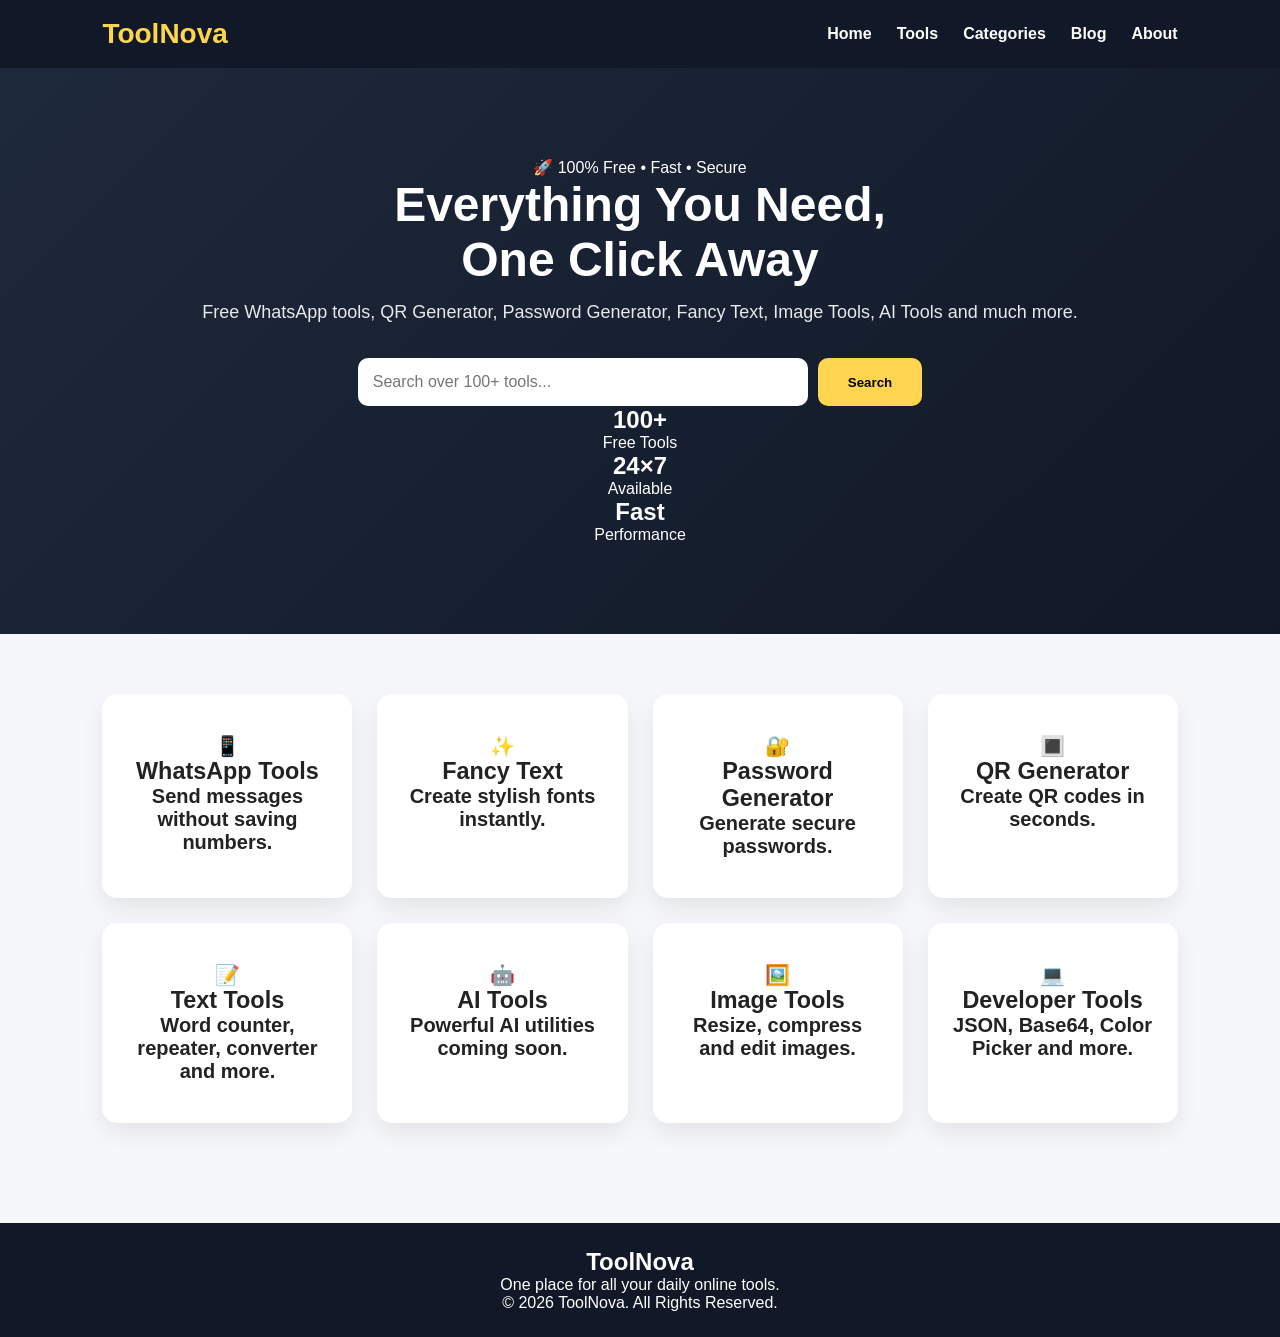
==== index.html @ 8aeb185d "Rename index-60.html to index.html" ====
<!DOCTYPE html>
<html lang="en">
<head>
<meta charset="UTF-8">
<meta name="viewport" content="width=device-width, initial-scale=1.0">
<title>ToolNova - Free Online Utility Tools</title>
<meta name="description" content="Free online utility tools including WhatsApp tools, QR Generator, Password Generator, Fancy Text Generator, Text Utilities, AI Tools and more.">
<link rel="stylesheet" href="css/style.css">
</head>
<body>
<header class="navbar">
<div class="logo">ToolNova</div>
<nav>
<a href="#">Home</a>
<a href="#">Tools</a>
<a href="#">Categories</a>
<a href="#">Blog</a>
<a href="#">About</a>
</nav>
</header>

<section class="hero">
<div class="hero-badge">🚀 100% Free • Fast • Secure</div>
<h1>Everything You Need,<br>One Click Away</h1>
<p>Free WhatsApp tools, QR Generator, Password Generator, Fancy Text, Image Tools, AI Tools and much more.</p>
<div class="search-box">
<input type="text" placeholder="Search over 100+ tools...">
<button>Search</button>
</div>

<div class="hero-stats">
<div class="stat"><h2>100+</h2><span>Free Tools</span></div>
<div class="stat"><h2>24×7</h2><span>Available</span></div>
<div class="stat"><h2>Fast</h2><span>Performance</span></div>
</div>
</section>

<section class="categories">
<div class="card">📱<h3>WhatsApp Tools</h3><p>Send messages without saving numbers.</p></div>
<div class="card">✨<h3>Fancy Text</h3><p>Create stylish fonts instantly.</p></div>
<div class="card">🔐<h3>Password Generator</h3><p>Generate secure passwords.</p></div>
<div class="card">🔳<h3>QR Generator</h3><p>Create QR codes in seconds.</p></div>
<div class="card">📝<h3>Text Tools</h3><p>Word counter, repeater, converter and more.</p></div>
<div class="card">🤖<h3>AI Tools</h3><p>Powerful AI utilities coming soon.</p></div>
<div class="card">🖼️<h3>Image Tools</h3><p>Resize, compress and edit images.</p></div>
<div class="card">💻<h3>Developer Tools</h3><p>JSON, Base64, Color Picker and more.</p></div>
</section>

<footer>
<h2>ToolNova</h2>
<p>One place for all your daily online tools.</p>
<p>© 2026 ToolNova. All Rights Reserved.</p>
</footer>

<script src="js/app.js"></script>
</body>
</html>
---- css/style.css ----
*{
margin:0;
padding:0;
box-sizing:border-box;
font-family:Arial,Helvetica,sans-serif;
}

body{
background:#f5f7fb;
color:#222;
}

.navbar{
display:flex;
justify-content:space-between;
align-items:center;
padding:18px 8%;
background:#111827;
position:sticky;
top:0;
z-index:1000;
}

.logo{
font-size:28px;
font-weight:bold;
color:#FFD54F;
}

nav{
display:flex;
gap:25px;
}

nav a{
color:white;
text-decoration:none;
font-weight:600;
transition:.3s;
}

nav a:hover{
color:#FFD54F;
}

.hero{
text-align:center;
padding:90px 20px;
background:linear-gradient(135deg,#1e293b,#111827);
color:white;
}

.hero h1{
font-size:48px;
margin-bottom:15px;
}

.hero p{
font-size:18px;
opacity:.9;
margin-bottom:35px;
}

.search-box{
display:flex;
justify-content:center;
gap:10px;
flex-wrap:wrap;
}

.search-box input{
width:450px;
max-width:90%;
padding:15px;
border:none;
border-radius:10px;
font-size:16px;
}

.search-box button{
padding:15px 30px;
border:none;
border-radius:10px;
background:#FFD54F;
font-weight:bold;
cursor:pointer;
}

.categories{
display:grid;
grid-template-columns:repeat(auto-fit,minmax(220px,1fr));
gap:25px;
padding:60px 8%;
}

.card{
background:white;
padding:40px 20px;
border-radius:15px;
text-align:center;
font-size:20px;
font-weight:bold;
box-shadow:0 10px 25px rgba(0,0,0,.08);
transition:.3s;
cursor:pointer;
}

.card:hover{
transform:translateY(-8px);
}

footer{
background:#111827;
color:white;
text-align:center;
padding:25px;
margin-top:40px;
}

@media(max-width:768px){

.navbar{
flex-direction:column;
gap:15px;
}

.hero h1{
font-size:34px;
}

nav{
flex-wrap:wrap;
justify-content:center;
}

}
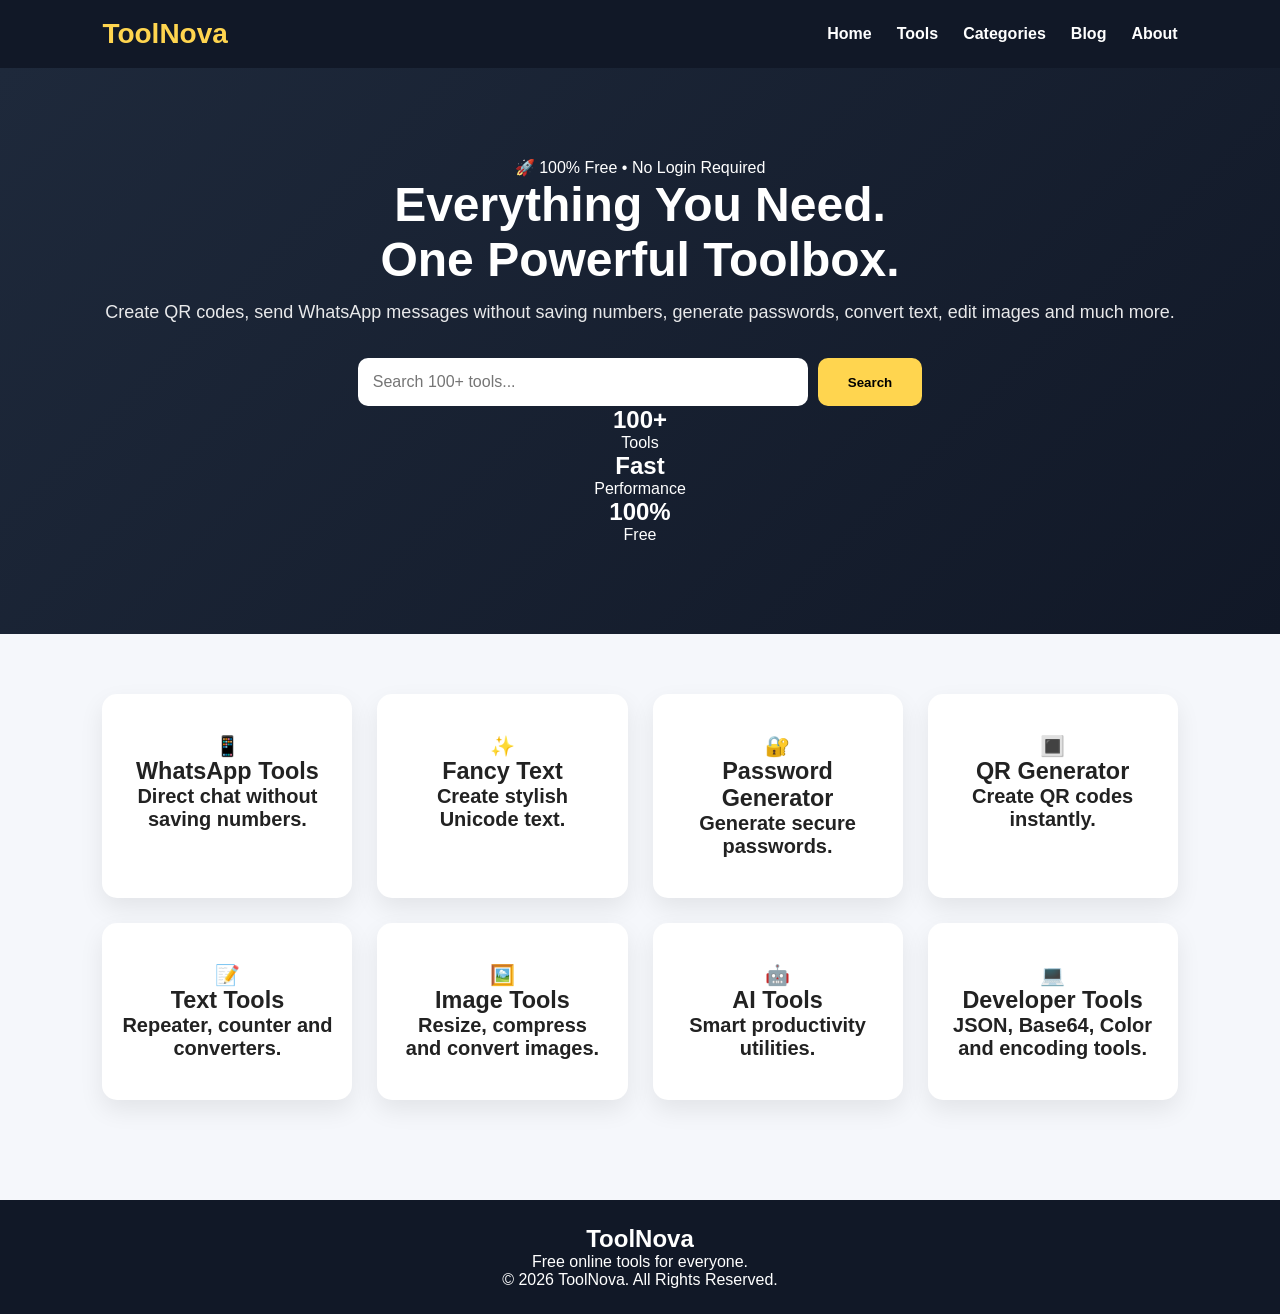
==== commit 79e60be4: "Rename index-55.html to index.html" ====
--- a/index.html
+++ b/index.html
@@ -2,12 +2,15 @@
 <html lang="en">
 <head>
 <meta charset="UTF-8">
-<meta name="viewport" content="width=device-width, initial-scale=1.0">
-<title>ToolNova - Free Online Utility Tools</title>
-<meta name="description" content="Free online utility tools including WhatsApp tools, QR Generator, Password Generator, Fancy Text Generator, Text Utilities, AI Tools and more.">
+<meta name="viewport" content="width=device-width,initial-scale=1.0">
+<title>ToolNova | Free Online Utility Tools</title>
+<meta name="description" content="ToolNova is a free online toolkit for WhatsApp, QR Code, Password, Text, Image, AI and Developer tools.">
+<meta name="keywords" content="ToolNova, WhatsApp tools, QR Generator, Password Generator, Fancy Text, Image Tools, AI Tools">
+<meta name="theme-color" content="#111827">
 <link rel="stylesheet" href="css/style.css">
 </head>
 <body>
+
 <header class="navbar">
 <div class="logo">ToolNova</div>
 <nav>
@@ -20,35 +23,36 @@
 </header>
 
 <section class="hero">
-<div class="hero-badge">🚀 100% Free • Fast • Secure</div>
-<h1>Everything You Need,<br>One Click Away</h1>
-<p>Free WhatsApp tools, QR Generator, Password Generator, Fancy Text, Image Tools, AI Tools and much more.</p>
+<div class="hero-badge">🚀 100% Free • No Login Required</div>
+<h1>Everything You Need.<br>One Powerful Toolbox.</h1>
+<p>Create QR codes, send WhatsApp messages without saving numbers, generate passwords, convert text, edit images and much more.</p>
+
 <div class="search-box">
-<input type="text" placeholder="Search over 100+ tools...">
+<input id="toolSearch" type="text" placeholder="Search 100+ tools...">
 <button>Search</button>
 </div>
 
 <div class="hero-stats">
-<div class="stat"><h2>100+</h2><span>Free Tools</span></div>
-<div class="stat"><h2>24×7</h2><span>Available</span></div>
+<div class="stat"><h2>100+</h2><span>Tools</span></div>
 <div class="stat"><h2>Fast</h2><span>Performance</span></div>
+<div class="stat"><h2>100%</h2><span>Free</span></div>
 </div>
 </section>
 
 <section class="categories">
-<div class="card">📱<h3>WhatsApp Tools</h3><p>Send messages without saving numbers.</p></div>
-<div class="card">✨<h3>Fancy Text</h3><p>Create stylish fonts instantly.</p></div>
-<div class="card">🔐<h3>Password Generator</h3><p>Generate secure passwords.</p></div>
-<div class="card">🔳<h3>QR Generator</h3><p>Create QR codes in seconds.</p></div>
-<div class="card">📝<h3>Text Tools</h3><p>Word counter, repeater, converter and more.</p></div>
-<div class="card">🤖<h3>AI Tools</h3><p>Powerful AI utilities coming soon.</p></div>
-<div class="card">🖼️<h3>Image Tools</h3><p>Resize, compress and edit images.</p></div>
-<div class="card">💻<h3>Developer Tools</h3><p>JSON, Base64, Color Picker and more.</p></div>
+<div class="card"><div>📱</div><h3>WhatsApp Tools</h3><p>Direct chat without saving numbers.</p></div>
+<div class="card"><div>✨</div><h3>Fancy Text</h3><p>Create stylish Unicode text.</p></div>
+<div class="card"><div>🔐</div><h3>Password Generator</h3><p>Generate secure passwords.</p></div>
+<div class="card"><div>🔳</div><h3>QR Generator</h3><p>Create QR codes instantly.</p></div>
+<div class="card"><div>📝</div><h3>Text Tools</h3><p>Repeater, counter and converters.</p></div>
+<div class="card"><div>🖼️</div><h3>Image Tools</h3><p>Resize, compress and convert images.</p></div>
+<div class="card"><div>🤖</div><h3>AI Tools</h3><p>Smart productivity utilities.</p></div>
+<div class="card"><div>💻</div><h3>Developer Tools</h3><p>JSON, Base64, Color and encoding tools.</p></div>
 </section>
 
 <footer>
 <h2>ToolNova</h2>
-<p>One place for all your daily online tools.</p>
+<p>Free online tools for everyone.</p>
 <p>© 2026 ToolNova. All Rights Reserved.</p>
 </footer>
 
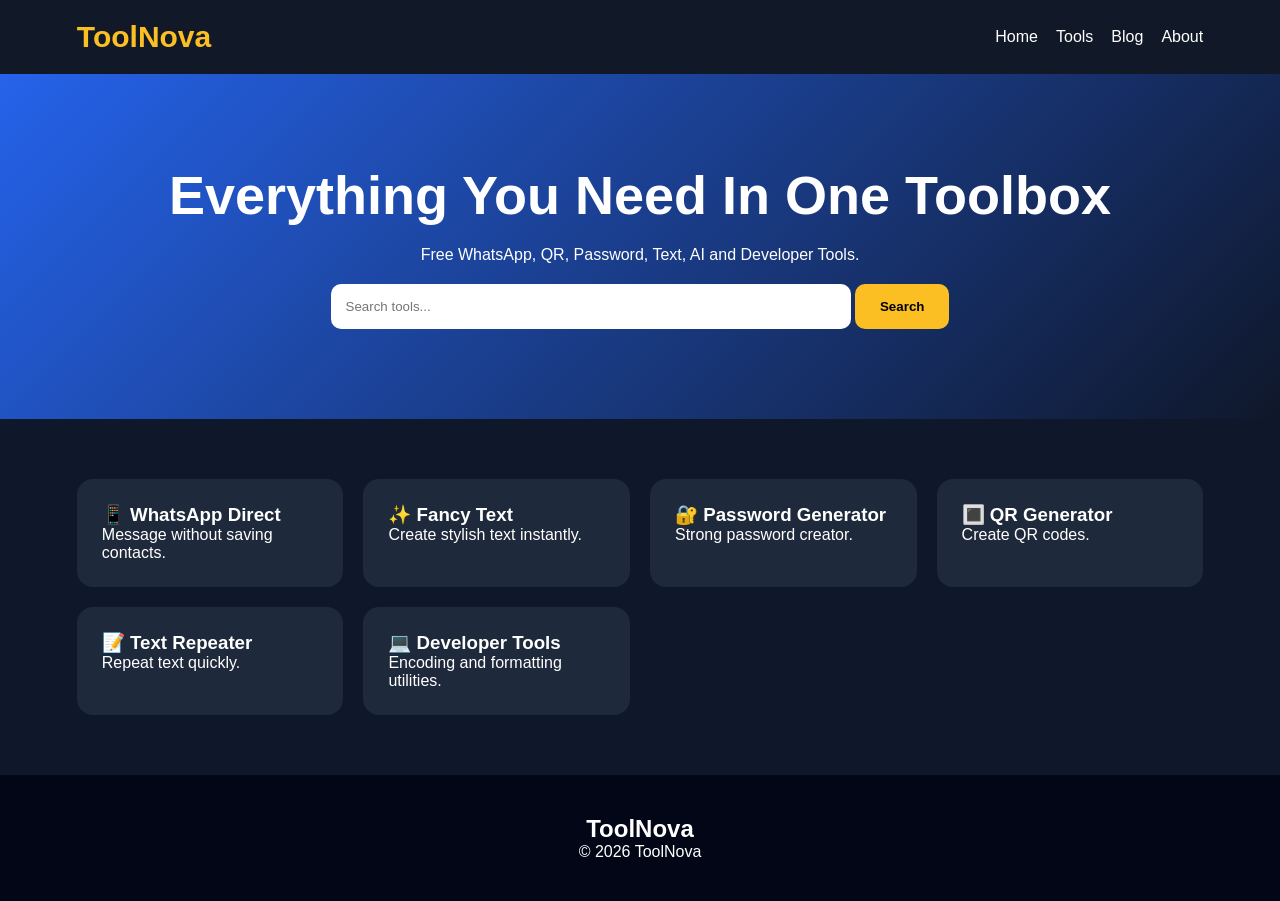
==== commit b1187eab: "Rename index-professional.html to index.html" ====
--- a/index.html
+++ b/index.html
@@ -1,61 +1 @@
-<!DOCTYPE html>
-<html lang="en">
-<head>
-<meta charset="UTF-8">
-<meta name="viewport" content="width=device-width,initial-scale=1.0">
-<title>ToolNova | Free Online Utility Tools</title>
-<meta name="description" content="ToolNova is a free online toolkit for WhatsApp, QR Code, Password, Text, Image, AI and Developer tools.">
-<meta name="keywords" content="ToolNova, WhatsApp tools, QR Generator, Password Generator, Fancy Text, Image Tools, AI Tools">
-<meta name="theme-color" content="#111827">
-<link rel="stylesheet" href="css/style.css">
-</head>
-<body>
-
-<header class="navbar">
-<div class="logo">ToolNova</div>
-<nav>
-<a href="#">Home</a>
-<a href="#">Tools</a>
-<a href="#">Categories</a>
-<a href="#">Blog</a>
-<a href="#">About</a>
-</nav>
-</header>
-
-<section class="hero">
-<div class="hero-badge">🚀 100% Free • No Login Required</div>
-<h1>Everything You Need.<br>One Powerful Toolbox.</h1>
-<p>Create QR codes, send WhatsApp messages without saving numbers, generate passwords, convert text, edit images and much more.</p>
-
-<div class="search-box">
-<input id="toolSearch" type="text" placeholder="Search 100+ tools...">
-<button>Search</button>
-</div>
-
-<div class="hero-stats">
-<div class="stat"><h2>100+</h2><span>Tools</span></div>
-<div class="stat"><h2>Fast</h2><span>Performance</span></div>
-<div class="stat"><h2>100%</h2><span>Free</span></div>
-</div>
-</section>
-
-<section class="categories">
-<div class="card"><div>📱</div><h3>WhatsApp Tools</h3><p>Direct chat without saving numbers.</p></div>
-<div class="card"><div>✨</div><h3>Fancy Text</h3><p>Create stylish Unicode text.</p></div>
-<div class="card"><div>🔐</div><h3>Password Generator</h3><p>Generate secure passwords.</p></div>
-<div class="card"><div>🔳</div><h3>QR Generator</h3><p>Create QR codes instantly.</p></div>
-<div class="card"><div>📝</div><h3>Text Tools</h3><p>Repeater, counter and converters.</p></div>
-<div class="card"><div>🖼️</div><h3>Image Tools</h3><p>Resize, compress and convert images.</p></div>
-<div class="card"><div>🤖</div><h3>AI Tools</h3><p>Smart productivity utilities.</p></div>
-<div class="card"><div>💻</div><h3>Developer Tools</h3><p>JSON, Base64, Color and encoding tools.</p></div>
-</section>
-
-<footer>
-<h2>ToolNova</h2>
-<p>Free online tools for everyone.</p>
-<p>© 2026 ToolNova. All Rights Reserved.</p>
-</footer>
-
-<script src="js/app.js"></script>
-</body>
-</html>
+<!DOCTYPE html><html lang="en"><head><meta charset="UTF-8"><meta name="viewport" content="width=device-width,initial-scale=1.0"><title>ToolNova - Professional Homepage</title><style>*{margin:0;padding:0;box-sizing:border-box;font-family:Arial,sans-serif}body{background:#0f172a;color:#fff}header{display:flex;justify-content:space-between;align-items:center;padding:20px 6%;background:#111827;position:sticky;top:0}.logo{font-size:30px;font-weight:bold;color:#fbbf24}nav a{color:#fff;text-decoration:none;margin-left:18px}.hero{padding:90px 6%;text-align:center;background:linear-gradient(135deg,#2563eb,#0f172a)}.hero h1{font-size:54px}.hero p{max-width:700px;margin:20px auto}.search input{padding:15px;width:60%;max-width:520px;border-radius:10px;border:none}.search button{padding:15px 25px;border:none;border-radius:10px;background:#fbbf24;font-weight:bold}.grid{display:grid;grid-template-columns:repeat(auto-fit,minmax(240px,1fr));gap:20px;padding:60px 6%}.card{background:#1e293b;padding:25px;border-radius:16px}.card:hover{transform:translateY(-6px)}footer{text-align:center;padding:40px;background:#020617}</style></head><body><header><div class="logo">ToolNova</div><nav><a href="#">Home</a><a href="#">Tools</a><a href="#">Blog</a><a href="#">About</a></nav></header><section class="hero"><h1>Everything You Need In One Toolbox</h1><p>Free WhatsApp, QR, Password, Text, AI and Developer Tools.</p><div class="search"><input placeholder="Search tools..."> <button>Search</button></div></section><section class="grid"><div class="card"><h3>📱 WhatsApp Direct</h3><p>Message without saving contacts.</p></div><div class="card"><h3>✨ Fancy Text</h3><p>Create stylish text instantly.</p></div><div class="card"><h3>🔐 Password Generator</h3><p>Strong password creator.</p></div><div class="card"><h3>🔳 QR Generator</h3><p>Create QR codes.</p></div><div class="card"><h3>📝 Text Repeater</h3><p>Repeat text quickly.</p></div><div class="card"><h3>💻 Developer Tools</h3><p>Encoding and formatting utilities.</p></div></section><footer><h2>ToolNova</h2><p>© 2026 ToolNova</p></footer></body></html>
